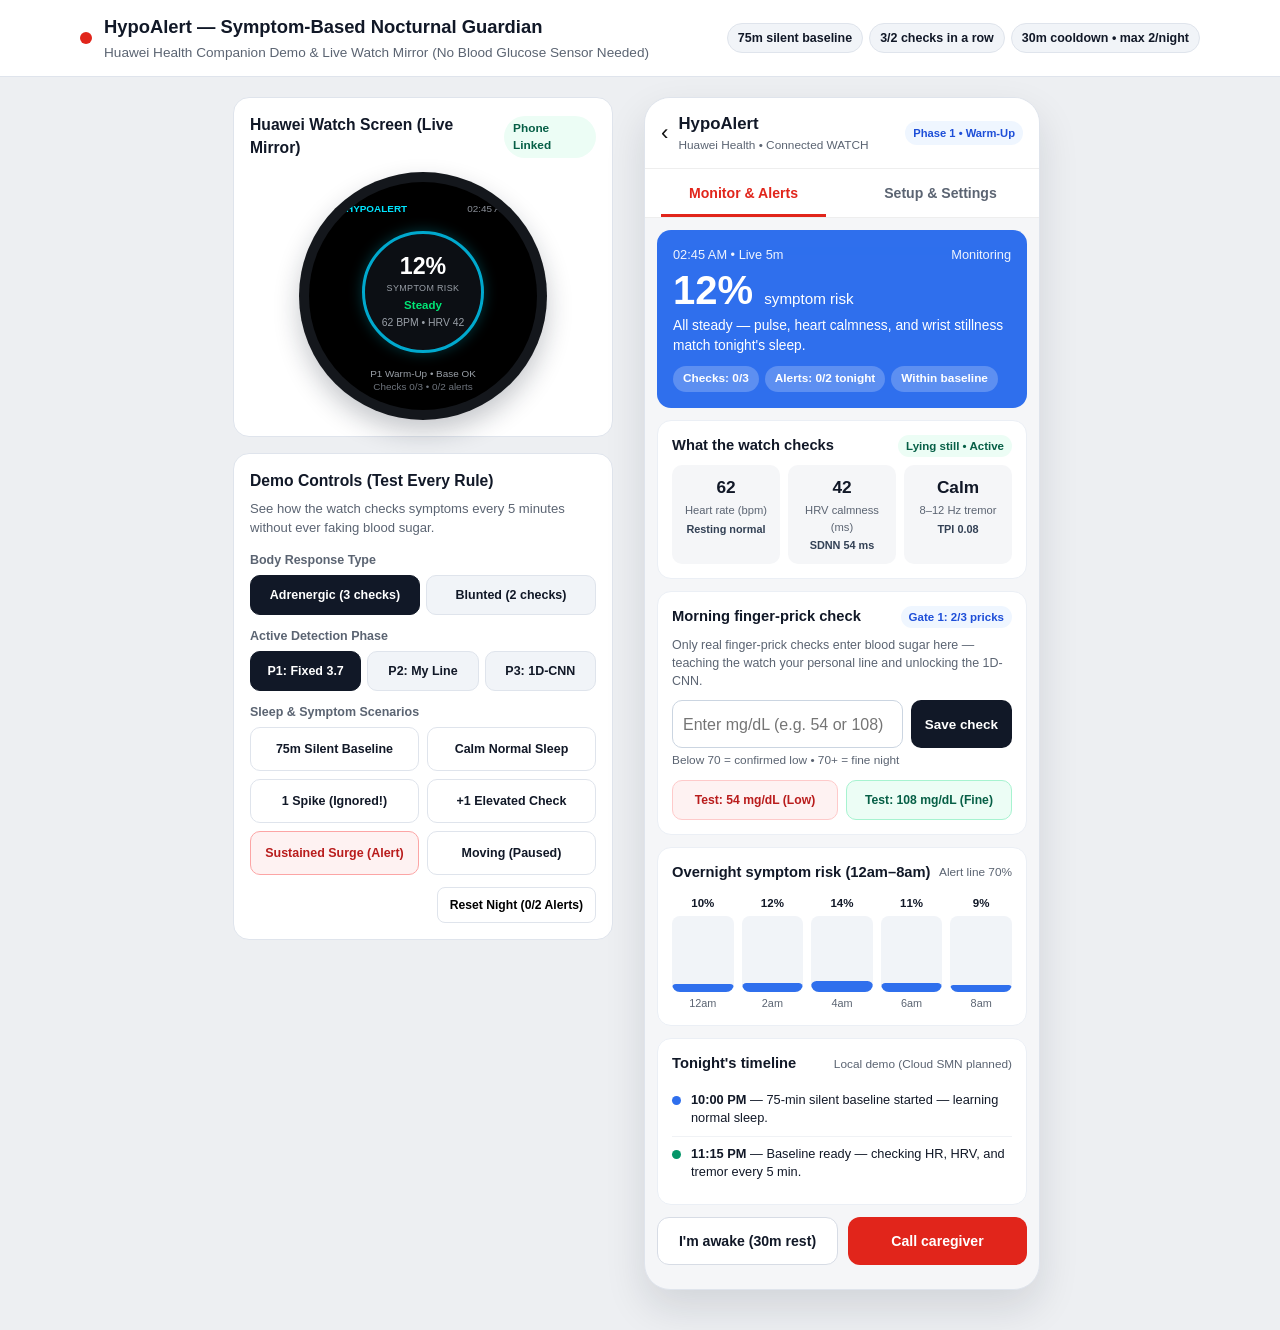
==== health-companion-demo/index.html @ 87105fe1 "feat: improved the ui layout as well as added web dashboard" ====
<!DOCTYPE html>
<html lang="en">
<head>
  <meta charset="utf-8">
  <meta name="viewport" content="width=device-width, initial-scale=1">
  <title>HypoAlert — Huawei Health Companion &amp; Watch Demo</title>
  <link rel="stylesheet" href="styles.css">
</head>
<body>
  <a class="skip-link visually-hidden" href="#main-demo">Skip to Huawei Health demo</a>

  <header class="top-banner">
    <div class="top-banner-inner">
      <div class="brand-block">
        <span class="brand-dot" aria-hidden="true"></span>
        <div>
          <h1>HypoAlert — Symptom-Based Nocturnal Guardian</h1>
          <p class="subtitle">Huawei Health Companion Demo &amp; Live Watch Mirror (No Blood Glucose Sensor Needed)</p>
        </div>
      </div>
      <div class="safety-pills" aria-label="Core safety rules">
        <span class="safety-pill">75m silent baseline</span>
        <span class="safety-pill">3/2 checks in a row</span>
        <span class="safety-pill">30m cooldown • max 2/night</span>
      </div>
    </div>
  </header>

  <main id="main-demo" class="workspace">
    <!-- Left Column: Demo Controls & Live Circular Watch Mirror -->
    <aside class="demo-column" aria-label="Interactive scenario controls and watch preview">
      <section class="panel-card" aria-labelledby="watch-mirror-heading">
        <div class="panel-head">
          <h2 id="watch-mirror-heading">Huawei Watch Screen (Live Mirror)</h2>
          <span id="watch-link-pill" class="mini-pill ok">Phone Linked</span>
        </div>

        <div class="watch-bezel" aria-live="polite" aria-atomic="true">
          <div id="watch-screen" class="watch-screen">
            <div class="watch-topbar">
              <span class="watch-brand"><span class="watch-dot" aria-hidden="true"></span>HYPOALERT</span>
              <span id="watch-clock" class="watch-clock">02:45 AM</span>
            </div>

            <div id="watch-ring" class="watch-ring state-steady">
              <div class="watch-dial">
                <div id="watch-hero-value" class="watch-hero">12%</div>
                <div id="watch-hero-unit" class="watch-unit">SYMPTOM RISK</div>
                <div id="watch-hero-state" class="watch-state">Steady</div>
                <div id="watch-hero-vitals" class="watch-subvitals">62 BPM • Calm</div>
              </div>
            </div>

            <div class="watch-footer-lines">
              <div id="watch-line-1" class="watch-line-1">P1 Warm-Up • Base OK</div>
              <div id="watch-line-2" class="watch-line-2">Checks 0/3 • 0/2 alerts</div>
            </div>

            <div id="watch-alert-overlay" class="watch-alert-overlay" hidden>
              <div id="watch-alert-title" class="wa-title">POSSIBLE LOW</div>
              <div id="watch-alert-risk" class="wa-risk">84% RISK</div>
              <div id="watch-alert-reason" class="wa-reason">Fast pulse &amp; wrist tremor</div>
              <div class="wa-box">
                <div id="watch-alert-sms">SMS sent to caregiver (1/2 tonight)</div>
                <div>Check blood sugar &amp; log on phone</div>
              </div>
              <div id="watch-alert-vitals" class="wa-vitals">98 BPM • HRV 16ms</div>
              <button type="button" id="watch-awake-btn" class="wa-awake-btn">I'M AWAKE</button>
              <div class="wa-hint">Pauses 30m • Silences buzz</div>
            </div>
          </div>
        </div>
      </section>

      <section class="panel-card" aria-labelledby="sim-controls-heading">
        <h2 id="sim-controls-heading">Demo Controls (Test Every Rule)</h2>
        <p class="panel-hint">See how the watch checks symptoms every 5 minutes without ever faking blood sugar.</p>

        <div class="control-group">
          <span class="control-label">Body Response Type</span>
          <div class="seg-row" role="group" aria-label="Body response type">
            <button type="button" id="btn-type-adr" class="seg-btn active" aria-pressed="true">Adrenergic (3 checks)</button>
            <button type="button" id="btn-type-brady" class="seg-btn" aria-pressed="false">Blunted (2 checks)</button>
          </div>
        </div>

        <div class="control-group">
          <span class="control-label">Active Detection Phase</span>
          <div class="seg-row" role="group" aria-label="Detection phase">
            <button type="button" id="btn-phase-1" class="seg-btn active" aria-pressed="true">P1: Fixed 3.7</button>
            <button type="button" id="btn-phase-2" class="seg-btn" aria-pressed="false">P2: My Line</button>
            <button type="button" id="btn-phase-3" class="seg-btn" aria-pressed="false">P3: 1D-CNN</button>
          </div>
        </div>

        <div class="control-group">
          <span class="control-label">Sleep &amp; Symptom Scenarios</span>
          <div class="scenario-grid">
            <button type="button" id="sc-baseline" class="sc-btn">75m Silent Baseline</button>
            <button type="button" id="sc-steady" class="sc-btn">Calm Normal Sleep</button>
            <button type="button" id="sc-spike" class="sc-btn">1 Spike (Ignored!)</button>
            <button type="button" id="sc-step" class="sc-btn">+1 Elevated Check</button>
            <button type="button" id="sc-surge" class="sc-btn sc-danger">Sustained Surge (Alert)</button>
            <button type="button" id="sc-moving" class="sc-btn">Moving (Paused)</button>
          </div>
        </div>

        <div class="control-footer">
          <button type="button" id="sc-reset-night" class="btn-outline-sm">Reset Night (0/2 Alerts)</button>
        </div>
      </section>
    </aside>

    <!-- Right Column: Huawei Health Companion Phone Interface (Evolved from HyGly/phone-mock) -->
    <section class="phone-column" aria-label="Huawei Health companion interface">
      <div class="phone-shell">
        <header class="phone-nav">
          <div class="phone-nav-left">
            <span class="nav-chevron" aria-hidden="true">‹</span>
            <div>
              <div class="nav-title">HypoAlert</div>
              <div id="nav-watch-sub" class="nav-sub">Huawei Health • Connected WATCH</div>
            </div>
          </div>
          <span id="nav-phase-chip" class="phase-chip">Phase 1 • Warm-Up</span>
        </header>

        <div role="tablist" aria-label="Huawei Health HypoAlert sections" class="hh-tablist">
          <button type="button" role="tab" id="tab-monitor" aria-selected="true" class="hh-tab">
            Monitor &amp; Alerts
          </button>
          <button type="button" role="tab" id="tab-settings" aria-selected="false" class="hh-tab">
            Setup &amp; Settings
          </button>
        </div>

        <div id="status-announcer" class="visually-hidden" aria-live="polite"></div>

        <!-- TAB 1: Monitor & Alert Detail (evolved from HyGly/phone-mock/alert-detail.html) -->
        <div role="tabpanel" id="panel-monitor" aria-labelledby="tab-monitor" class="hh-tabpanel">
          <div class="panel-inner">
            <!-- Hero Status Card -->
            <div id="hh-hero-card" class="alert-card state-steady">
              <div class="alert-top">
                <span id="hh-live-time">02:45 AM • Live 5m</span>
                <span id="hh-sms-badge">Monitoring</span>
              </div>
              <div class="alert-value">
                <span id="hh-risk-val">12%</span>
                <small id="hh-risk-unit">symptom risk</small>
              </div>
              <div id="hh-hero-msg" class="alert-msg">All steady — heart rate, HRV, and stillness match tonight's sleep.</div>
              <div class="alert-row">
                <span class="pill" id="hh-streak-pill">Checks: 0/3</span>
                <span class="pill" id="hh-cap-pill">Alerts: 0/2 tonight</span>
                <span class="pill" id="hh-reason-pill">Within baseline</span>
              </div>
            </div>

            <div id="hh-alert-banner" class="crisis-callout" role="alert" hidden>
              <strong>Possible low symptoms sustained!</strong> Tap "I'm awake" to silence the watch for 30 minutes, then log a finger-prick check.
            </div>

            <!-- Live Vitals (4 Core Signals + Motion Gate, Zero Skin Temp, Zero Fake Glucose) -->
            <div class="card">
              <div class="card-header-row">
                <h3>What the watch checks</h3>
                <span id="hh-motion-badge" class="badge-pill ok">Lying still • Active</span>
              </div>
              <div class="vitals-grid">
                <div class="metric">
                  <b id="hh-hr-val">62</b>
                  <span class="metric-name">Heart rate (bpm)</span>
                  <span id="hh-hr-sub" class="metric-sub">Resting normal</span>
                </div>
                <div class="metric">
                  <b id="hh-hrv-val">42</b>
                  <span class="metric-name">HRV calmness (ms)</span>
                  <span id="hh-hrv-sub" class="metric-sub">SDNN 54 ms</span>
                </div>
                <div class="metric">
                  <b id="hh-tremor-val">Calm</b>
                  <span class="metric-name">8–12 Hz tremor</span>
                  <span id="hh-tremor-sub" class="metric-sub">TPI 0.08</span>
                </div>
              </div>
            </div>

            <!-- Morning / Buzz Finger-Prick Check-In (Real BGM Ground Truth) -->
            <div class="card" id="prick-card">
              <div class="card-header-row">
                <h3 id="prick-heading">Morning finger-prick check</h3>
                <span id="prick-gate-badge" class="badge-pill info">Gate 1: 2/3 pricks</span>
              </div>
              <p id="prick-desc" class="card-desc">
                Only real finger-prick checks enter blood sugar here — teaching the watch your personal line and unlocking the 1D-CNN.
              </p>

              <form id="prick-form" novalidate>
                <div class="prick-row">
                  <div class="field-wrap">
                    <label for="prick-input" class="sr-label">Finger-prick blood sugar (mg/dL)</label>
                    <input
                      id="prick-input"
                      name="finger_prick_mgdl"
                      type="text"
                      inputmode="numeric"
                      pattern="[0-9]{2,3}"
                      placeholder="Enter mg/dL (e.g. 54 or 108)"
                      aria-describedby="prick-hint prick-error"
                    >
                  </div>
                  <button type="submit" class="btn-inline">Save check</button>
                </div>
                <div id="prick-hint" class="field-hint">Below 70 = confirmed low • 70+ = fine night</div>
                <div id="prick-error" class="field-error" role="status" aria-live="polite" hidden></div>
              </form>

              <div class="quick-prick-row">
                <button type="button" id="quick-prick-low" class="btn-chip-low">Test: 54 mg/dL (Low)</button>
                <button type="button" id="quick-prick-fine" class="btn-chip-ok">Test: 108 mg/dL (Fine)</button>
              </div>
            </div>

            <!-- Overnight Symptom Risk Bars -->
            <div class="card">
              <div class="card-header-row">
                <h3>Overnight symptom risk (12am–8am)</h3>
                <span class="card-meta">Alert line 70%</span>
              </div>
              <div id="overnight-bars" class="bars-row" aria-label="Overnight symptom risk bars"></div>
            </div>

            <!-- Alert & Check-In History -->
            <div class="card">
              <div class="card-header-row">
                <h3>Tonight's timeline</h3>
                <span class="card-meta">Local demo (Cloud SMN planned)</span>
              </div>
              <ul class="timeline" id="hh-history-list"></ul>
            </div>

            <div class="btn-row">
              <button type="button" id="hh-awake-btn" class="btn btn-ghost">I'm awake (30m rest)</button>
              <button type="button" id="hh-call-btn" class="btn btn-primary">Call caregiver</button>
            </div>
          </div>
        </div>

        <!-- TAB 2: Setup & Alert Settings (evolved from HyGly/phone-mock/settings.html) -->
        <div role="tabpanel" id="panel-settings" aria-labelledby="tab-settings" class="hh-tabpanel" hidden>
          <div class="panel-inner">
            <form id="settings-form" novalidate>
              <div class="card">
                <h3>One-time profile setup</h3>
                <p class="card-desc">Entered before Night 1 so the watch knows which symptom pattern to look for.</p>

                <div class="form-row">
                  <label for="set-age">Age (years)</label>
                  <input id="set-age" name="age" type="text" inputmode="numeric" value="26">
                </div>
                <div class="form-row">
                  <label for="set-t1d">Years with Type 1 diabetes</label>
                  <input id="set-t1d" name="t1d_years" type="text" inputmode="numeric" value="8">
                </div>

                <fieldset class="radio-fieldset">
                  <legend>Body response type</legend>
                  <label class="radio-option">
                    <input type="radio" name="phenotype" value="ADRENERGIC" checked>
                    <span>
                      <strong>Adrenergic</strong>
                      <small>Fast heart rate + shaking. Requires 3 high checks in a row (~15 min).</small>
                    </span>
                  </label>
                  <label class="radio-option">
                    <input type="radio" name="phenotype" value="BRADYCARDIC">
                    <span>
                      <strong>Bradycardic / blunted</strong>
                      <small>Quieter heart response + HRV drop. Requires 2 high checks in a row (~10 min).</small>
                    </span>
                  </label>
                </fieldset>
              </div>

              <div class="card">
                <h3>Phase 1–3 learning progress</h3>
                <p class="card-desc">Safety rules stay constant; the score behind them upgrades as your checks prove accuracy.</p>
                <div class="gate-item">
                  <div class="gate-top">
                    <span>Phase 2: Personal cutoff line</span>
                    <strong id="gate1-label">2 / 3 buzz pricks</strong>
                  </div>
                  <progress id="gate1-bar" max="3" value="2"></progress>
                </div>
                <div class="gate-item">
                  <div class="gate-top">
                    <span>Phase 3: 60-min 1D-CNN (498 params)</span>
                    <strong id="gate2-label">0 / 1 low • 6 / 10 fine</strong>
                  </div>
                  <progress id="gate2-bar" max="11" value="6"></progress>
                </div>
                <div class="phase-note" id="active-cutoff-note">
                  Active cutoff: Fixed formula score &ge; 3.7 (Phase 1 Warm-Up)
                </div>
              </div>

              <div class="card">
                <h3>Caregiver &amp; alerts</h3>
                <p class="card-desc">Max 2 alerts per night with 30-minute cooldown. Huawei Cloud SMN connects in Phase 2 of deployment.</p>
                <div class="form-row">
                  <label for="set-caregiver-name">Caregiver name</label>
                  <input id="set-caregiver-name" name="caregiver_name" type="text" value="Maria Santos">
                </div>
                <div class="form-row">
                  <label for="set-caregiver-phone">Caregiver phone</label>
                  <input id="set-caregiver-phone" name="caregiver_phone" type="tel" autocomplete="tel" value="+63 917 123 4567">
                </div>
                <div class="form-row">
                  <label for="set-sms-switch">Text caregiver on alert</label>
                  <input id="set-sms-switch" type="checkbox" switch checked>
                </div>
                <div class="form-row">
                  <label for="set-autocall-switch">Auto-call on sustained alert</label>
                  <input id="set-autocall-switch" type="checkbox" switch checked>
                </div>
                <div class="form-row">
                  <label for="set-night-switch">Night schedule (22:00–06:00)</label>
                  <input id="set-night-switch" type="checkbox" switch checked>
                </div>
                <div class="form-row">
                  <label for="set-vib-switch">Watch wrist vibration</label>
                  <input id="set-vib-switch" type="checkbox" switch checked>
                </div>
              </div>

              <button type="button" id="btn-test-sms" class="btn btn-ghost full-btn">Send test alert SMS (Demo)</button>
              <button type="submit" class="btn btn-primary full-btn">Save Huawei Health settings</button>
              <div id="settings-feedback" class="note" role="status" aria-live="polite">Mirrors Huawei Health • Health Alerts section</div>
            </form>
          </div>
        </div>
      </div>
    </section>
  </main>

  <script src="app.js"></script>
</body>
</html>
---- health-companion-demo/styles.css ----
:root {
  --bg-page: #edeff2;
  --bg-surface: #f5f6f8;
  --bg-card: #ffffff;
  --bg-subtle: #f1f4f8;
  --border: #dfe4ec;
  --ink-primary: #111827;
  --ink-muted: #5b6472;
  --huawei-red: #e1251b;
  --huawei-red-dark: #b91c1c;
  --huawei-blue: #2f6fed;
  --amber: #d97706;
  --green: #059669;
  --focus-ring: #0b57d0;
  --watch-cyan: #00e5ff;
}

* {
  box-sizing: border-box;
}

body {
  margin: 0;
  font-family: -apple-system, "HarmonyOS Sans", "Segoe UI", Roboto, sans-serif;
  background: var(--bg-page);
  color: var(--ink-primary);
  line-height: 1.45;
}

.visually-hidden,
.sr-label {
  position: absolute;
  clip-path: inset(50%);
  overflow: hidden;
  width: 1px;
  height: 1px;
  margin: -1px;
  padding: 0;
  border: 0;
  white-space: nowrap;
}

.skip-link:focus {
  position: fixed;
  top: 8px;
  left: 8px;
  z-index: 100;
  clip-path: none;
  width: auto;
  height: auto;
  padding: 10px 14px;
  background: #111827;
  color: #ffffff;
  border-radius: 8px;
  text-decoration: none;
}

:focus-visible {
  outline: 3px solid var(--focus-ring);
  outline-offset: 2px;
}

.top-banner {
  background: #ffffff;
  border-bottom: 1px solid var(--border);
  padding: 14px 20px;
}

.top-banner-inner {
  max-width: 1120px;
  margin: 0 auto;
  display: flex;
  flex-wrap: wrap;
  gap: 12px;
  align-items: center;
  justify-content: space-between;
}

.brand-block {
  display: flex;
  align-items: center;
  gap: 12px;
}

.brand-dot {
  width: 12px;
  height: 12px;
  border-radius: 50%;
  background: var(--huawei-red);
  flex-shrink: 0;
}

h1 {
  margin: 0;
  font-size: 1.15rem;
  font-weight: 700;
}

.subtitle {
  margin: 2px 0 0;
  font-size: 0.85rem;
  color: var(--ink-muted);
}

.safety-pills {
  display: flex;
  flex-wrap: wrap;
  gap: 6px;
}

.safety-pill {
  font-size: 0.78rem;
  font-weight: 600;
  padding: 5px 10px;
  background: var(--bg-subtle);
  border: 1px solid var(--border);
  border-radius: 999px;
  color: var(--ink-primary);
}

.workspace {
  max-width: 1120px;
  margin: 20px auto 40px;
  padding: 0 16px;
  display: grid;
  grid-template-columns: minmax(300px, 380px) minmax(320px, 410px);
  gap: 24px;
  justify-content: center;
  align-items: start;
}

@media (max-width: 820px) {
  .workspace {
    grid-template-columns: minmax(290px, 420px);
  }
}

.demo-column {
  display: flex;
  flex-direction: column;
  gap: 16px;
}

.panel-card {
  background: var(--bg-card);
  border: 1px solid var(--border);
  border-radius: 16px;
  padding: 16px;
}

.panel-head {
  display: flex;
  align-items: center;
  justify-content: space-between;
  gap: 8px;
  margin-bottom: 12px;
}

h2 {
  margin: 0;
  font-size: 0.98rem;
  font-weight: 700;
}

.panel-hint {
  margin: 6px 0 14px;
  font-size: 0.82rem;
  color: var(--ink-muted);
}

.mini-pill {
  font-size: 0.74rem;
  font-weight: 700;
  padding: 4px 9px;
  border-radius: 999px;
  background: #ecfdf5;
  color: #065f46;
}

/* Circular Watch Mirror (matches WatchMonitorView / WatchAlertView) */
.watch-bezel {
  width: 248px;
  height: 248px;
  margin: 0 auto;
  border-radius: 50%;
  background: #14171c;
  padding: 10px;
  box-shadow: 0 12px 26px rgba(15, 23, 42, 0.24);
  display: flex;
  align-items: center;
  justify-content: center;
}

.watch-screen {
  position: relative;
  width: 100%;
  height: 100%;
  border-radius: 50%;
  background: #000000;
  color: #ffffff;
  display: flex;
  flex-direction: column;
  align-items: center;
  justify-content: space-between;
  padding: 20px 18px 16px;
  overflow: hidden;
  text-align: center;
}

.watch-topbar {
  width: 100%;
  display: flex;
  justify-content: space-between;
  align-items: center;
  font-size: 0.62rem;
  padding: 0 10px;
}

.watch-brand {
  color: var(--watch-cyan);
  font-weight: 600;
  display: inline-flex;
  align-items: center;
  gap: 4px;
}

.watch-dot {
  width: 5px;
  height: 5px;
  border-radius: 50%;
  background: #00e676;
}

.watch-clock {
  color: #8a8f98;
}

.watch-ring {
  width: 122px;
  height: 122px;
  border-radius: 50%;
  border: 3px solid #00a9ce;
  display: flex;
  align-items: center;
  justify-content: center;
  background: #0c0f14;
  box-shadow: 0 0 14px rgba(0, 229, 255, 0.25);
  transition: border-color 0.25s, box-shadow 0.25s;
}

.watch-ring.state-watch {
  border-color: #ffb74d;
  box-shadow: 0 0 14px rgba(255, 183, 77, 0.35);
}

.watch-ring.state-paused {
  border-color: #6e747d;
  box-shadow: none;
}

.watch-dial {
  display: flex;
  flex-direction: column;
  align-items: center;
  gap: 2px;
  padding: 6px;
}

.watch-hero {
  font-size: 1.45rem;
  font-weight: 800;
  line-height: 1.1;
}

.watch-unit {
  font-size: 0.56rem;
  color: #9aa0a8;
  letter-spacing: 0.04em;
}

.watch-state {
  font-size: 0.72rem;
  font-weight: 700;
  color: #00e676;
}

.watch-ring.state-watch .watch-state {
  color: #ffb74d;
}

.watch-ring.state-baseline .watch-state {
  color: #00e5ff;
}

.watch-ring.state-paused .watch-state {
  color: #9aa0a8;
}

.watch-subvitals {
  font-size: 0.65rem;
  color: #9aa0a8;
}

.watch-footer-lines {
  font-size: 0.62rem;
  line-height: 1.3;
}

.watch-line-1 {
  color: #9aa0a8;
}

.watch-line-2 {
  color: #6e747d;
}

.watch-alert-overlay {
  position: absolute;
  inset: 0;
  border-radius: 50%;
  background: #ee1c25;
  color: #ffffff;
  display: flex;
  flex-direction: column;
  align-items: center;
  justify-content: center;
  padding: 18px 20px;
  gap: 3px;
}

.watch-alert-overlay[hidden] {
  display: none;
}

.wa-title {
  font-size: 0.78rem;
  font-weight: 800;
}

.wa-risk {
  font-size: 1.25rem;
  font-weight: 800;
}

.wa-reason {
  font-size: 0.62rem;
  font-weight: 700;
  color: #ffe5e5;
}

.wa-box {
  width: 88%;
  background: rgba(0, 0, 0, 0.28);
  border-radius: 8px;
  padding: 5px 6px;
  font-size: 0.56rem;
  font-weight: 700;
  margin: 2px 0;
}

.wa-vitals {
  font-size: 0.6rem;
  color: #ffcdd2;
}

.wa-awake-btn {
  width: 86%;
  min-height: 36px;
  border: 0;
  border-radius: 999px;
  background: #ffffff;
  color: #c00f1a;
  font-weight: 800;
  font-size: 0.72rem;
  cursor: pointer;
  margin-top: 2px;
}

.wa-hint {
  font-size: 0.55rem;
  color: #ffcdd2;
}

/* Simulator Controls */
.control-group {
  margin-top: 12px;
}

.control-label {
  display: block;
  font-size: 0.78rem;
  font-weight: 700;
  color: var(--ink-muted);
  margin-bottom: 6px;
}

.seg-row {
  display: flex;
  gap: 6px;
}

.seg-btn {
  flex: 1;
  min-height: 40px;
  border: 1px solid var(--border);
  background: var(--bg-subtle);
  color: var(--ink-primary);
  border-radius: 10px;
  font-size: 0.78rem;
  font-weight: 600;
  cursor: pointer;
  padding: 6px 8px;
}

.seg-btn.active {
  background: #111827;
  color: #ffffff;
  border-color: #111827;
}

.scenario-grid {
  display: grid;
  grid-template-columns: 1fr 1fr;
  gap: 8px;
}

.sc-btn {
  min-height: 44px;
  border: 1px solid var(--border);
  background: #ffffff;
  color: var(--ink-primary);
  border-radius: 10px;
  font-size: 0.78rem;
  font-weight: 600;
  padding: 8px;
  cursor: pointer;
}

.sc-btn:hover {
  background: var(--bg-subtle);
}

.sc-btn.sc-danger {
  border-color: #fca5a5;
  background: #fef2f2;
  color: var(--huawei-red-dark);
}

.control-footer {
  margin-top: 12px;
  display: flex;
  justify-content: flex-end;
}

.btn-outline-sm {
  min-height: 36px;
  padding: 6px 12px;
  border-radius: 8px;
  border: 1px solid var(--border);
  background: #ffffff;
  font-size: 0.76rem;
  font-weight: 600;
  cursor: pointer;
}

/* Huawei Health Phone Frame (mirrors HyGly/phone-mock) */
.phone-shell {
  width: 100%;
  max-width: 396px;
  margin: 0 auto;
  background: var(--bg-surface);
  border: 1px solid var(--border);
  border-radius: 26px;
  overflow: hidden;
  box-shadow: 0 18px 40px rgba(15, 23, 42, 0.12);
}

.phone-nav {
  background: #ffffff;
  padding: 14px 16px;
  display: flex;
  align-items: center;
  justify-content: space-between;
  gap: 10px;
  border-bottom: 1px solid #eeeeee;
}

.phone-nav-left {
  display: flex;
  align-items: center;
  gap: 10px;
}

.nav-chevron {
  font-size: 1.4rem;
  line-height: 1;
  color: #111111;
}

.nav-title {
  font-size: 1.05rem;
  font-weight: 700;
}

.nav-sub {
  font-size: 0.74rem;
  color: var(--ink-muted);
}

.phase-chip {
  font-size: 0.7rem;
  font-weight: 700;
  padding: 4px 8px;
  border-radius: 999px;
  background: #eff6ff;
  color: #1d4ed8;
  white-space: nowrap;
}

/* Accessible Tabs (non-color underline indicator via ::after) */
.hh-tablist {
  display: flex;
  background: #ffffff;
  border-bottom: 1px solid #eeeeee;
}

.hh-tab {
  position: relative;
  flex: 1;
  min-height: 48px;
  border: 0;
  background: transparent;
  font-size: 0.88rem;
  font-weight: 600;
  color: var(--ink-muted);
  cursor: pointer;
}

.hh-tab[aria-selected="true"] {
  color: var(--huawei-red);
}

.hh-tab[aria-selected="true"]::after {
  content: "";
  position: absolute;
  inset: auto 16px 0;
  border-block-end: 3px solid var(--huawei-red);
}

.hh-tabpanel[hidden] {
  display: none;
}

.panel-inner {
  padding: 12px 12px 24px;
}

/* Hero Alert Card (matches HyGly/phone-mock/alert-detail.html) */
.alert-card {
  background: var(--huawei-blue);
  color: #ffffff;
  border-radius: 14px;
  padding: 16px;
  transition: background 0.35s ease;
}

.alert-card.state-watch {
  background: var(--amber);
}

.alert-card.state-low {
  background: var(--huawei-red);
}

.alert-card.state-paused {
  background: #475569;
}

.alert-top {
  font-size: 0.8rem;
  opacity: 0.92;
  display: flex;
  justify-content: space-between;
  gap: 8px;
}

.alert-value {
  font-size: 2.5rem;
  font-weight: 800;
  margin: 4px 0;
  line-height: 1.1;
}

.alert-value small {
  font-size: 0.95rem;
  font-weight: 500;
}

.alert-msg {
  font-size: 0.86rem;
}

.alert-row {
  display: flex;
  gap: 6px;
  margin-top: 10px;
  flex-wrap: wrap;
}

.pill {
  background: rgba(255, 255, 255, 0.22);
  border-radius: 999px;
  padding: 4px 10px;
  font-size: 0.74rem;
  font-weight: 600;
}

.crisis-callout {
  margin-top: 10px;
  padding: 10px 12px;
  border-radius: 12px;
  background: #fef2f2;
  border: 1px solid #fecaca;
  color: #991b1b;
  font-size: 0.82rem;
}

.crisis-callout[hidden] {
  display: none;
}

.card {
  background: #ffffff;
  border-radius: 14px;
  padding: 14px;
  margin-top: 12px;
  border: 1px solid #ebeff5;
}

.card h3 {
  margin: 0;
  font-size: 0.92rem;
  font-weight: 700;
}

.card-header-row {
  display: flex;
  align-items: center;
  justify-content: space-between;
  gap: 8px;
  margin-bottom: 8px;
}

.card-meta {
  font-size: 0.74rem;
  color: var(--ink-muted);
}

.card-desc {
  margin: 4px 0 10px;
  font-size: 0.78rem;
  color: var(--ink-muted);
}

.badge-pill {
  font-size: 0.72rem;
  font-weight: 700;
  padding: 3px 8px;
  border-radius: 999px;
}

.badge-pill.ok {
  background: #ecfdf5;
  color: #065f46;
}

.badge-pill.warn {
  background: #fffbeb;
  color: #92400e;
}

.badge-pill.info {
  background: #eff6ff;
  color: #1d4ed8;
}

.vitals-grid {
  display: grid;
  grid-template-columns: repeat(3, 1fr);
  gap: 8px;
}

.metric {
  background: var(--bg-surface);
  border-radius: 10px;
  padding: 10px 8px;
  text-align: center;
}

.metric b {
  display: block;
  font-size: 1.08rem;
}

.metric-name {
  display: block;
  font-size: 0.7rem;
  color: var(--ink-muted);
  margin-top: 2px;
}

.metric-sub {
  display: block;
  font-size: 0.68rem;
  color: #334155;
  font-weight: 600;
  margin-top: 3px;
}

/* Finger-Prick Form */
.prick-row {
  display: flex;
  gap: 8px;
  align-items: stretch;
}

.field-wrap {
  flex: 1;
}

input[type="text"],
input[type="tel"] {
  font: inherit;
  font-size: max(1rem, 1em);
  width: 100%;
  min-height: 48px;
  border: 1px solid #cbd5e1;
  border-radius: 10px;
  padding: 8px 10px;
  background: #ffffff;
  color: var(--ink-primary);
}

input[aria-invalid="true"] {
  border-color: var(--huawei-red);
  background: #fef2f2;
}

.btn-inline {
  min-height: 48px;
  padding: 0 14px;
  border: 0;
  border-radius: 10px;
  background: #111827;
  color: #ffffff;
  font-weight: 700;
  font-size: 0.84rem;
  cursor: pointer;
}

.field-hint {
  margin-top: 4px;
  font-size: 0.74rem;
  color: var(--ink-muted);
}

.field-error {
  margin-top: 4px;
  font-size: 0.76rem;
  font-weight: 600;
  color: var(--huawei-red-dark);
}

.quick-prick-row {
  display: flex;
  gap: 8px;
  margin-top: 10px;
}

.btn-chip-low,
.btn-chip-ok {
  flex: 1;
  min-height: 40px;
  border-radius: 10px;
  font-size: 0.76rem;
  font-weight: 700;
  cursor: pointer;
  border: 1px solid transparent;
}

.btn-chip-low {
  background: #fef2f2;
  color: #b91c1c;
  border-color: #fecaca;
}

.btn-chip-ok {
  background: #ecfdf5;
  color: #065f46;
  border-color: #a7f3d0;
}

/* Overnight Bars */
.bars-row {
  display: flex;
  gap: 8px;
  align-items: flex-end;
  padding-top: 4px;
}

.bar-col {
  flex: 1;
  display: flex;
  flex-direction: column;
  align-items: center;
  gap: 4px;
}

.bar-val {
  font-size: 0.72rem;
  font-weight: 700;
}

.bar-track {
  width: 100%;
  height: 76px;
  border-radius: 8px;
  background: var(--bg-subtle);
  display: flex;
  align-items: flex-end;
  overflow: hidden;
}

.bar-fill {
  width: 100%;
  border-radius: 8px;
  transition: height 0.25s ease;
}

.bar-time {
  font-size: 0.68rem;
  color: var(--ink-muted);
}

/* Timeline */
.timeline {
  margin: 0;
  padding: 0;
  list-style: none;
}

.timeline li {
  display: flex;
  gap: 10px;
  padding: 8px 0;
  border-top: 1px solid #f0f2f5;
  font-size: 0.8rem;
}

.timeline li:first-child {
  border-top: 0;
}

.dot {
  width: 9px;
  height: 9px;
  border-radius: 50%;
  background: var(--huawei-red);
  margin-top: 5px;
  flex-shrink: 0;
}

.dot.ok {
  background: var(--green);
}

.dot.info {
  background: var(--huawei-blue);
}

.btn-row {
  display: flex;
  gap: 10px;
  margin-top: 12px;
}

.btn {
  flex: 1;
  min-height: 48px;
  border: 0;
  border-radius: 12px;
  padding: 12px;
  font-size: 0.88rem;
  font-weight: 700;
  cursor: pointer;
}

.full-btn {
  width: 100%;
  margin-top: 12px;
}

.btn-primary {
  background: var(--huawei-red);
  color: #ffffff;
}

.btn-ghost {
  background: #ffffff;
  color: #111827;
  border: 1px solid #d7dce5;
}

/* Settings Tab (matches HyGly/phone-mock/settings.html) */
.form-row {
  display: flex;
  align-items: center;
  justify-content: space-between;
  gap: 12px;
  padding: 10px 0;
  border-top: 1px solid #f0f2f5;
  font-size: 0.86rem;
}

.form-row:first-of-type {
  border-top: 0;
}

.form-row input[type="text"],
.form-row input[type="tel"] {
  max-width: 155px;
  text-align: right;
  min-height: 44px;
}

.radio-fieldset {
  margin: 10px 0 0;
  padding: 10px 0 0;
  border: 0;
  border-top: 1px solid #f0f2f5;
}

.radio-fieldset legend {
  font-size: 0.82rem;
  font-weight: 700;
  padding-top: 8px;
  margin-bottom: 8px;
}

.radio-option {
  display: flex;
  align-items: flex-start;
  gap: 10px;
  padding: 10px;
  border: 1px solid var(--border);
  border-radius: 10px;
  margin-bottom: 8px;
  cursor: pointer;
}

.radio-option input[type="radio"] {
  accent-color: var(--huawei-red);
  margin-top: 3px;
  width: 18px;
  height: 18px;
}

.radio-option strong {
  display: block;
  font-size: 0.84rem;
}

.radio-option small {
  display: block;
  font-size: 0.74rem;
  color: var(--ink-muted);
}

.gate-item {
  margin-top: 10px;
}

.gate-top {
  display: flex;
  justify-content: space-between;
  font-size: 0.78rem;
  margin-bottom: 4px;
}

progress {
  width: 100%;
  height: 10px;
  accent-color: var(--huawei-blue);
}

.phase-note {
  margin-top: 10px;
  padding: 8px 10px;
  border-radius: 8px;
  background: var(--bg-subtle);
  font-size: 0.76rem;
  font-weight: 600;
}

/* Native <input type="checkbox" switch> + cross-browser fallback */
input[type="checkbox"][switch] {
  accent-color: var(--huawei-red);
  cursor: pointer;
  margin: 0;
}

input[type="checkbox"][switch].switch-fallback {
  appearance: none;
  width: 48px;
  height: 28px;
  background: #c6cbd4;
  border-radius: 20px;
  position: relative;
  flex-shrink: 0;
  transition: background 0.2s ease;
}

input[type="checkbox"][switch].switch-fallback::after {
  content: "";
  position: absolute;
  top: 3px;
  left: 3px;
  width: 22px;
  height: 22px;
  border-radius: 50%;
  background: #ffffff;
  transition: transform 0.2s ease;
}

input[type="checkbox"][switch].switch-fallback:checked {
  background: var(--huawei-red);
}

input[type="checkbox"][switch].switch-fallback:checked::after {
  transform: translateX(20px);
}

.note {
  font-size: 0.76rem;
  color: var(--ink-muted);
  text-align: center;
  margin-top: 12px;
}

@media (prefers-reduced-motion: reduce) {
  * {
    transition: none !important;
  }
}
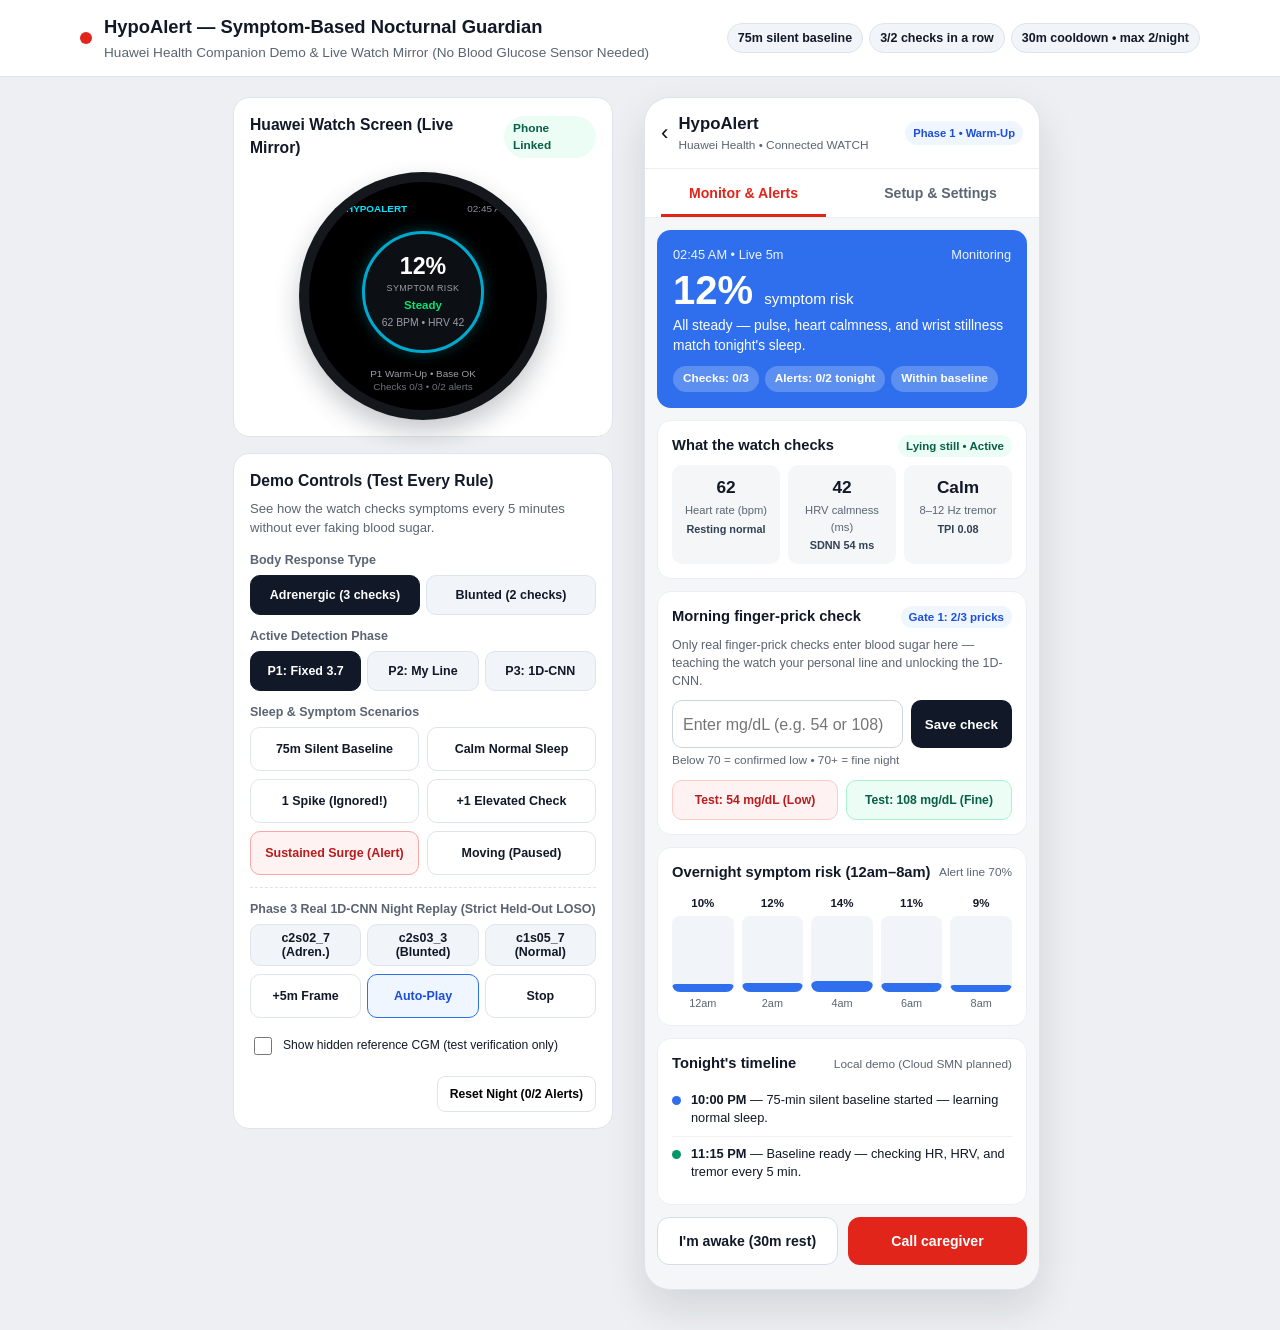
==== commit 7676da5d: "feat: integrate Phase 3 1D-CNN model and parity tests" ====
--- a/health-companion-demo/index.html
+++ b/health-companion-demo/index.html
@@ -105,6 +105,24 @@
           </div>
         </div>
 
+        <div class="control-group replay-group">
+          <span class="control-label">Phase 3 Real 1D-CNN Night Replay (Strict Held-Out LOSO)</span>
+          <div class="seg-row" role="group" aria-label="Real held-out patient night">
+            <button type="button" id="rp-c2s02" class="seg-btn" aria-pressed="false">c2s02_7 (Adren.)</button>
+            <button type="button" id="rp-c2s03" class="seg-btn" aria-pressed="false">c2s03_3 (Blunted)</button>
+            <button type="button" id="rp-c1s05" class="seg-btn" aria-pressed="false">c1s05_7 (Normal)</button>
+          </div>
+          <div class="replay-actions">
+            <button type="button" id="rp-step" class="sc-btn">+5m Frame</button>
+            <button type="button" id="rp-play" class="sc-btn sc-accent">Auto-Play</button>
+            <button type="button" id="rp-stop" class="sc-btn">Stop</button>
+          </div>
+          <label class="replay-cgm-toggle" for="rp-show-cgm">
+            <input id="rp-show-cgm" type="checkbox">
+            <span>Show hidden reference CGM (test verification only)</span>
+          </label>
+        </div>
+
         <div class="control-footer">
           <button type="button" id="sc-reset-night" class="btn-outline-sm">Reset Night (0/2 Alerts)</button>
         </div>
@@ -154,6 +172,23 @@
                 <span class="pill" id="hh-streak-pill">Checks: 0/3</span>
                 <span class="pill" id="hh-cap-pill">Alerts: 0/2 tonight</span>
                 <span class="pill" id="hh-reason-pill">Within baseline</span>
+              </div>
+            </div>
+
+            <!-- Phase 3 Live 1D-CNN Telemetry & Optional Replay Verification Box -->
+            <div id="hh-tcnn-box" class="tcnn-telemetry-box" hidden>
+              <div class="tcnn-box-head">
+                <strong>DualHead 1D-CNN (498 params • L=12 / 60m)</strong>
+                <span id="hh-tcnn-slots" class="badge-pill info">12/12 slots</span>
+              </div>
+              <div class="tcnn-metrics">
+                <div><span>Raw Logit</span><b id="hh-tcnn-raw">—</b></div>
+                <div><span>Calibrated EMA</span><b id="hh-tcnn-ema">—</b></div>
+                <div><span>97% Cutoff</span><b id="hh-tcnn-thr">—</b></div>
+                <div><span>PyTorch Match</span><b id="hh-tcnn-diff">Cohort live</b></div>
+              </div>
+              <div id="hh-replay-cgm-row" class="tcnn-cgm-ref" hidden>
+                Hidden Reference CGM (Test Only): <strong id="hh-replay-cgm">—</strong>
               </div>
             </div>
 
@@ -344,6 +379,7 @@
     </section>
   </main>
 
+  <script src="tcnn-bundle.js"></script>
   <script src="app.js"></script>
 </body>
 </html>
--- a/health-companion-demo/styles.css
+++ b/health-companion-demo/styles.css
@@ -1052,3 +1052,100 @@
     transition: none !important;
   }
 }
+
+/* Phase 3 Real 1D-CNN Replay & Live Telemetry */
+.replay-group {
+  margin-top: 12px;
+  padding-top: 12px;
+  border-top: 1px dashed var(--border);
+}
+
+.replay-actions {
+  display: grid;
+  grid-template-columns: repeat(3, 1fr);
+  gap: 6px;
+  margin-top: 8px;
+}
+
+.sc-btn.sc-accent {
+  border-color: var(--huawei-blue);
+  background: #eff6ff;
+  color: #1d4ed8;
+}
+
+.replay-cgm-toggle {
+  display: flex;
+  align-items: center;
+  gap: 8px;
+  margin-top: 10px;
+  min-height: 36px;
+  font-size: 0.76rem;
+  color: var(--ink-secondary);
+  cursor: pointer;
+}
+
+.replay-cgm-toggle input[type="checkbox"] {
+  width: 18px;
+  height: 18px;
+  accent-color: var(--huawei-blue);
+  cursor: pointer;
+}
+
+.tcnn-telemetry-box {
+  margin-top: 10px;
+  padding: 12px;
+  border-radius: 14px;
+  background: #f8fafc;
+  border: 1px solid #dbeafe;
+}
+
+.tcnn-telemetry-box[hidden],
+.tcnn-cgm-ref[hidden] {
+  display: none;
+}
+
+.tcnn-box-head {
+  display: flex;
+  align-items: center;
+  justify-content: space-between;
+  gap: 8px;
+  font-size: 0.78rem;
+  color: var(--ink-primary);
+  margin-bottom: 8px;
+}
+
+.tcnn-metrics {
+  display: grid;
+  grid-template-columns: repeat(4, 1fr);
+  gap: 6px;
+}
+
+.tcnn-metrics > div {
+  background: #ffffff;
+  border: 1px solid #e2e8f0;
+  border-radius: 8px;
+  padding: 6px;
+  text-align: center;
+}
+
+.tcnn-metrics span {
+  display: block;
+  font-size: 0.65rem;
+  color: var(--ink-muted);
+}
+
+.tcnn-metrics b {
+  display: block;
+  font-size: 0.78rem;
+  color: var(--ink-primary);
+  margin-top: 2px;
+}
+
+.tcnn-cgm-ref {
+  margin-top: 8px;
+  padding: 6px 8px;
+  border-radius: 8px;
+  background: #fef3c7;
+  color: #92400e;
+  font-size: 0.74rem;
+}
